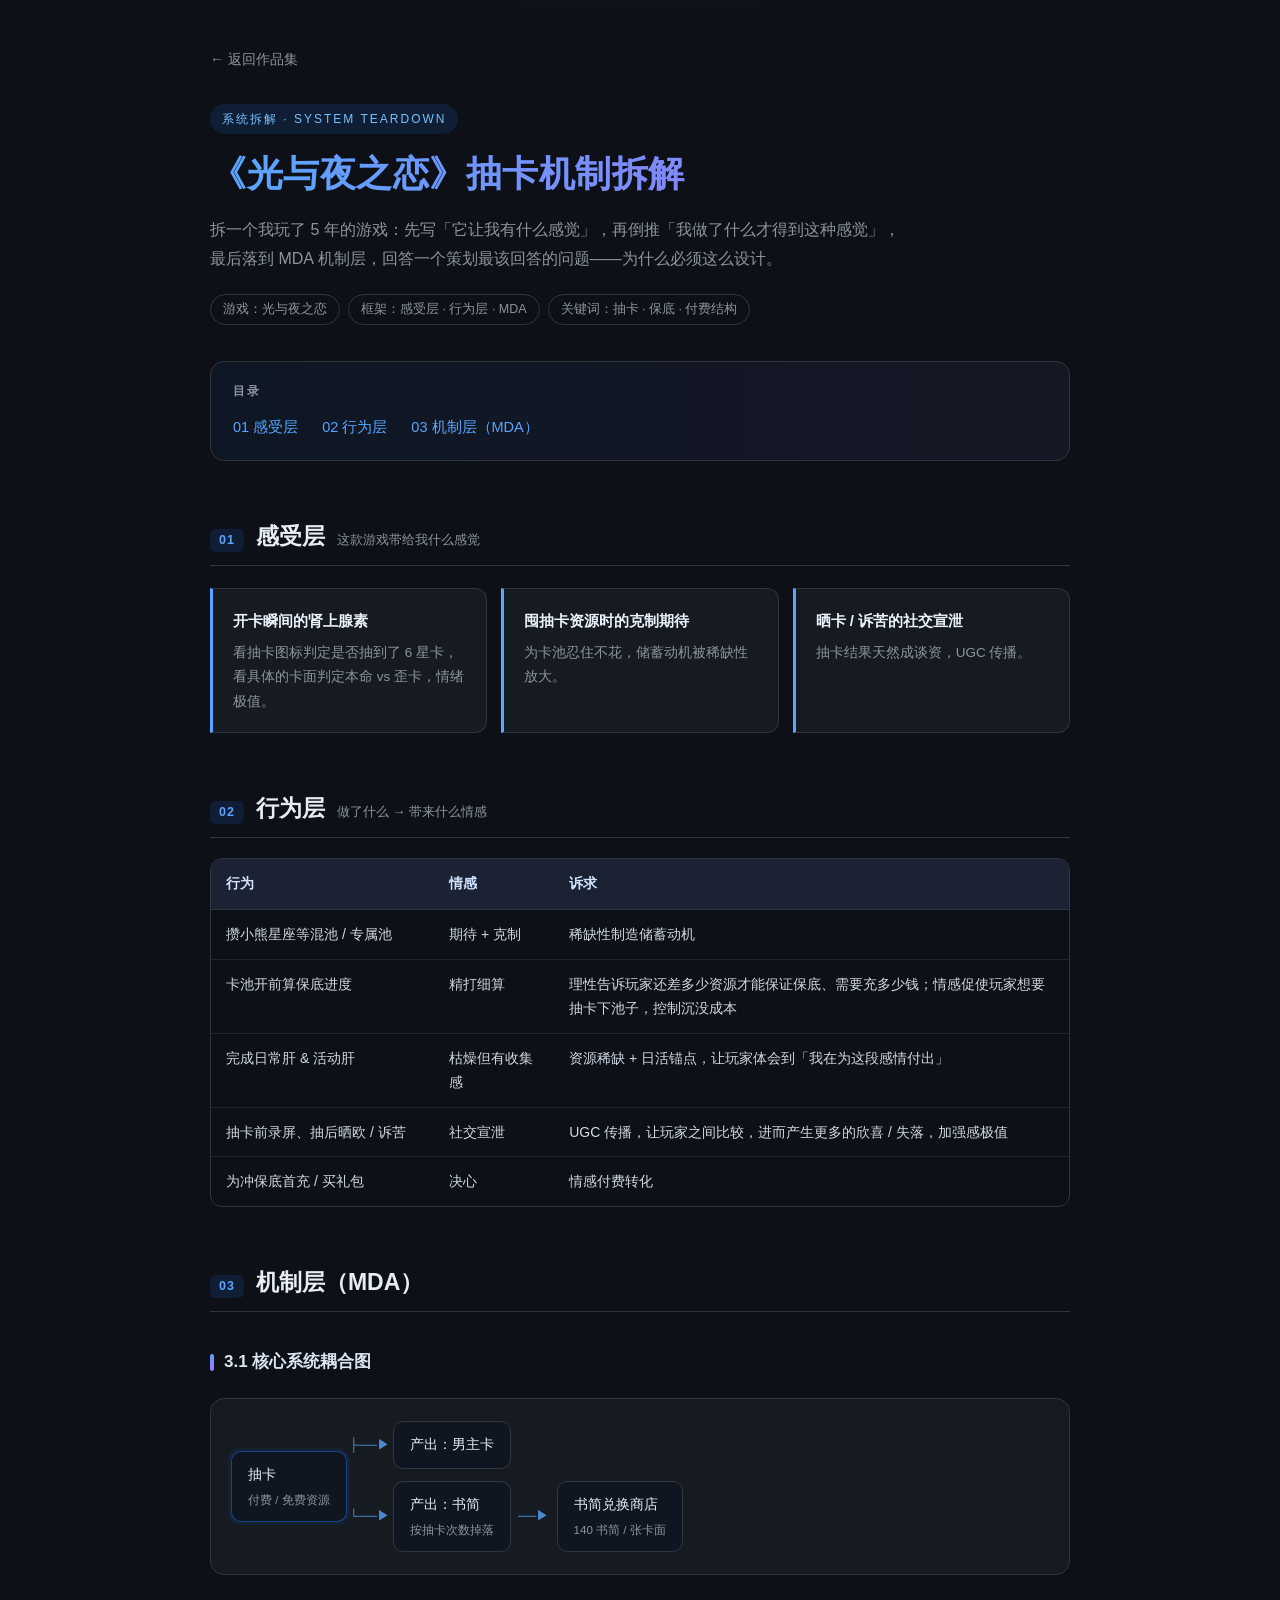
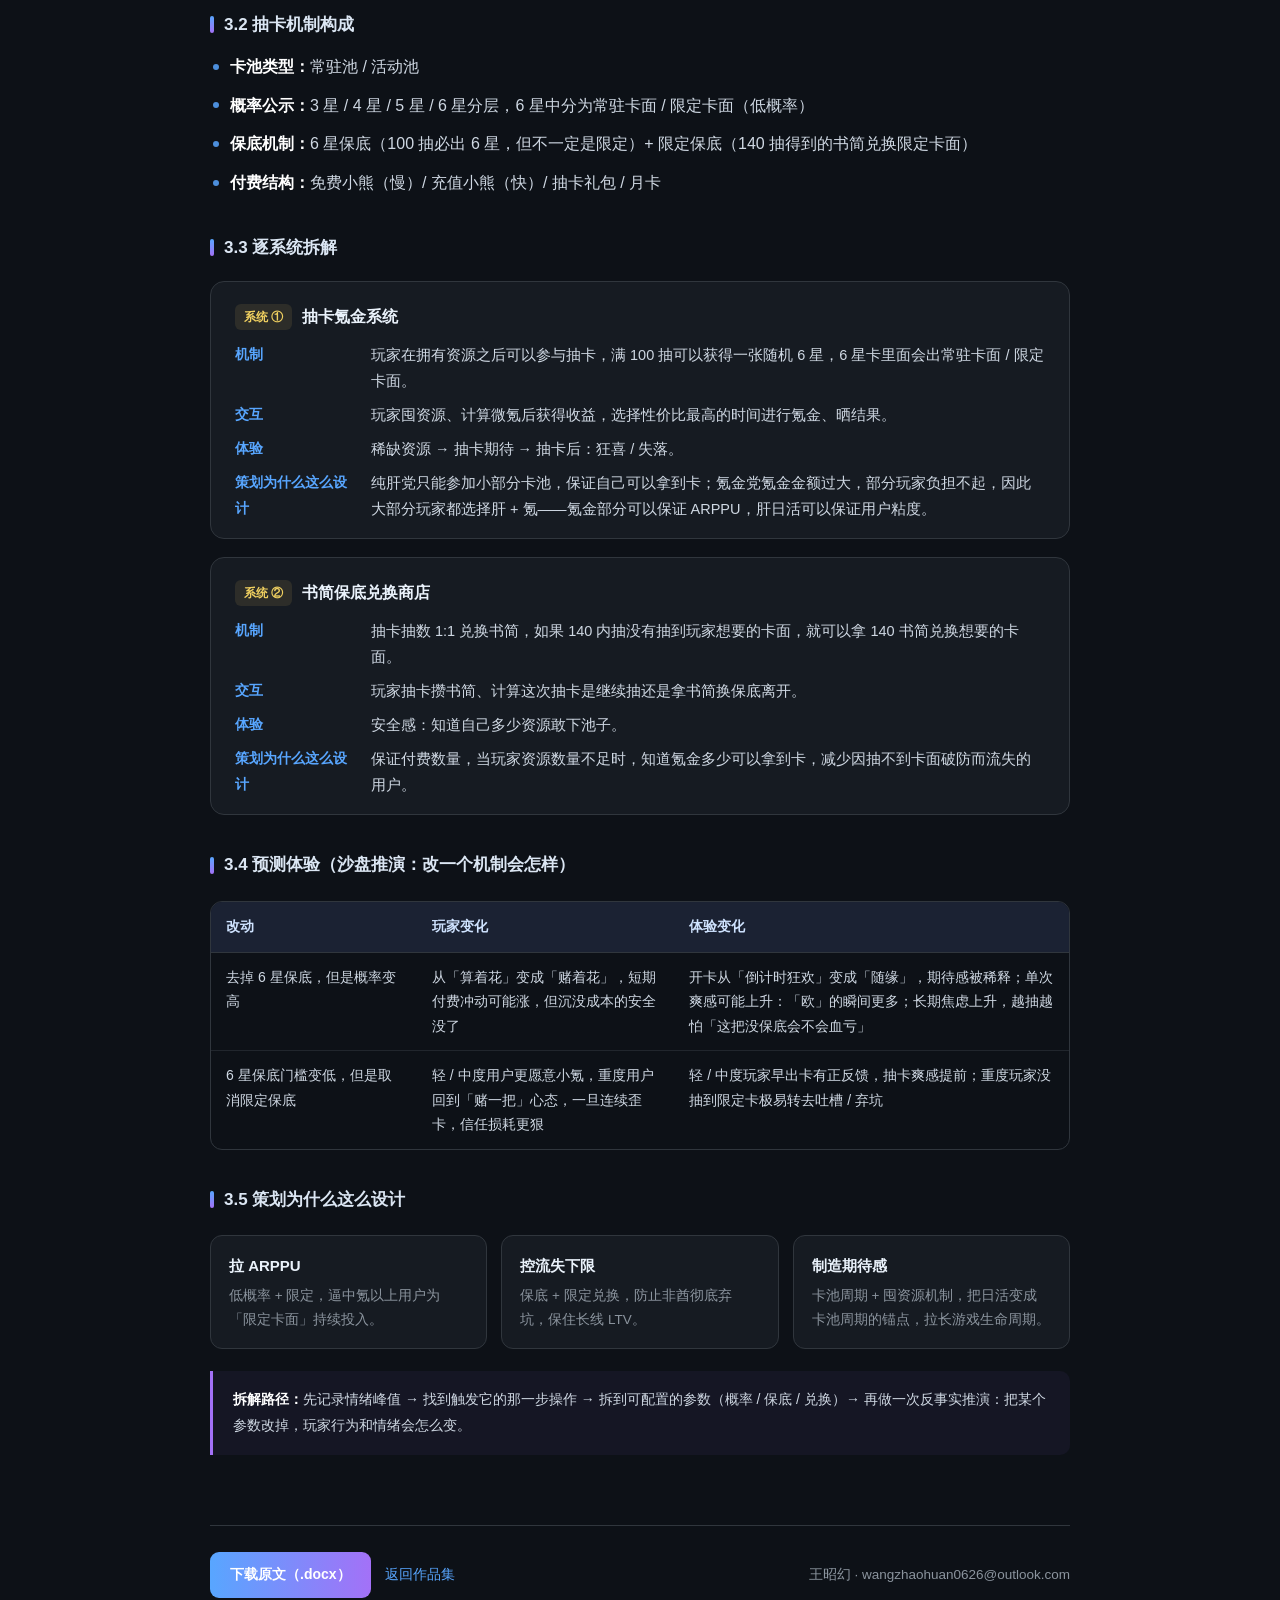
==== case-love/index.html @ af3f057c "add 策划作品：系统拆解 + 策划思考" ====
<!DOCTYPE html>
<html lang="zh-CN">
<head>
<meta charset="UTF-8">
<meta name="viewport" content="width=device-width, initial-scale=1.0">
<title>《光与夜之恋》抽卡机制拆解 · 王昭幻的作品集</title>
<meta name="description" content="从感受层、行为层到 MDA 机制层，拆解《光与夜之恋》的抽卡、保底与书简兑换体系，并推演改动机制后的玩家体验变化。">
<style>
  :root{
    --bg:#0d1117; --card:#161b22; --card-2:#1b2233; --border:#30363d;
    --text:#e6edf3; --body:#cfd8e3; --muted:#8b949e;
    --accent:#58a6ff; --accent2:#a371f7; --tag:#1f6feb22; --tag-text:#79c0ff; --gold:#f0d060;
  }
  *{box-sizing:border-box;margin:0;padding:0}
  html{scroll-behavior:smooth}
  body{
    font-family:-apple-system,BlinkMacSystemFont,"Segoe UI","PingFang SC","Hiragino Sans GB","Microsoft YaHei",sans-serif;
    background:radial-gradient(1200px 600px at 50% -10%,#1b2233 0%,var(--bg) 60%) no-repeat,var(--bg);
    color:var(--text);line-height:1.85;padding:44px 20px 90px;
    -webkit-font-smoothing:antialiased;
  }
  .wrap{max-width:860px;margin:0 auto}
  a{color:var(--accent);text-decoration:none}
  a:hover{text-decoration:underline}
  .back{display:inline-block;font-size:14px;color:var(--muted);margin-bottom:30px}
  .back:hover{color:var(--accent);text-decoration:none}
  .kicker{display:inline-block;font-size:12px;letter-spacing:2px;color:var(--tag-text);background:var(--tag);padding:4px 12px;border-radius:20px;margin-bottom:16px}
  h1{
    font-size:36px;line-height:1.35;font-weight:800;letter-spacing:.5px;
    background:linear-gradient(90deg,var(--accent),var(--accent2));
    -webkit-background-clip:text;background-clip:text;color:transparent;
  }
  .lede{color:var(--muted);font-size:16px;margin-top:16px;max-width:700px}
  .meta{display:flex;flex-wrap:wrap;gap:8px;margin-top:20px}
  .meta span{font-size:12.5px;color:var(--muted);border:1px solid var(--border);border-radius:20px;padding:3px 12px}
  .toc{
    margin:36px 0 8px;padding:18px 22px;border:1px solid var(--border);border-radius:14px;
    background:linear-gradient(90deg,#1f6feb10,#a371f710);
  }
  .toc b{display:block;font-size:12px;letter-spacing:1.5px;color:var(--muted);font-weight:600;margin-bottom:10px}
  .toc ol{list-style:none;display:flex;flex-wrap:wrap;gap:8px 24px}
  .toc a{font-size:14.5px}
  section{margin-top:58px}
  h2{
    font-size:23px;display:flex;align-items:baseline;gap:12px;flex-wrap:wrap;
    padding-bottom:12px;border-bottom:1px solid var(--border);line-height:1.5;
  }
  h2 .num{font-size:12.5px;font-weight:700;color:var(--accent);background:var(--tag);padding:2px 9px;border-radius:6px;letter-spacing:1px}
  h2 small{font-size:13px;font-weight:400;color:var(--muted)}
  h3{font-size:17px;margin:34px 0 10px;color:#dbe6f3;display:flex;align-items:center;gap:10px}
  h3::before{content:"";flex:none;width:4px;height:17px;border-radius:2px;background:linear-gradient(180deg,var(--accent),var(--accent2))}
  p{margin:11px 0;color:var(--body)}
  strong{color:#fff;font-weight:600}
  ul.clean{list-style:none;margin:12px 0}
  ul.clean li{position:relative;padding-left:20px;margin:9px 0;color:var(--body)}
  ul.clean li::before{content:"";position:absolute;left:3px;top:.72em;width:6px;height:6px;border-radius:50%;background:var(--accent);opacity:.85}
  .feels{display:grid;grid-template-columns:repeat(auto-fit,minmax(230px,1fr));gap:14px;margin:22px 0 6px}
  .feel{background:var(--card);border:1px solid var(--border);border-left:3px solid var(--accent);border-radius:0 12px 12px 0;padding:18px 20px}
  .feel h4{font-size:15px;margin-bottom:6px;color:#eaf2fb}
  .feel p{font-size:13.5px;color:var(--muted);margin:0;line-height:1.8}
  .tw{overflow-x:auto;margin:20px 0;border:1px solid var(--border);border-radius:12px}
  table{width:100%;border-collapse:collapse;font-size:14px;min-width:560px}
  th{text-align:left;background:var(--card-2);color:#cfe3ff;font-weight:600;padding:12px 15px;border-bottom:1px solid var(--border);white-space:nowrap}
  td{padding:12px 15px;border-bottom:1px solid #21262d;vertical-align:top;color:var(--body);line-height:1.75}
  tbody tr:last-child td{border-bottom:none}
  tbody tr:hover td{background:#ffffff05}
  .diagram-wrap{overflow-x:auto;margin:20px 0;padding:22px 20px;background:var(--card);border:1px solid var(--border);border-radius:14px}
  .diagram{display:grid;grid-template-columns:max-content 46px max-content 46px max-content;gap:12px 0;align-items:center;min-width:640px}
  .dg-src{grid-row:1 / span 2;align-self:center}
  .dg-a{color:var(--accent);font-size:13px;text-align:center;opacity:.8}
  .dg-box{
    background:#0f1621;border:1px solid var(--border);border-radius:10px;padding:10px 16px;
    font-size:14px;color:#e6edf3;display:inline-flex;flex-direction:column;gap:2px;
  }
  .dg-box small{font-size:11.5px;color:var(--muted)}
  .dg-box.hl{border-color:#1f6feb88;box-shadow:0 0 0 3px #1f6feb14}
  .sys{background:var(--card);border:1px solid var(--border);border-radius:14px;padding:20px 24px 16px;margin:18px 0}
  .sys-head{display:flex;align-items:center;gap:10px;margin-bottom:6px}
  .sys-no{font-size:12px;color:var(--gold);background:#f0d0601a;border-radius:6px;padding:2px 9px;font-weight:700}
  .sys-head h4{font-size:16px;color:#eaf2fb}
  .kv{display:grid;grid-template-columns:118px 1fr;gap:8px 18px;margin:10px 0 0}
  .kv dt{color:var(--accent);font-size:14px;font-weight:600}
  .kv dd{color:var(--body);font-size:14.5px;line-height:1.8}
  .why{display:grid;grid-template-columns:repeat(auto-fit,minmax(240px,1fr));gap:14px;margin:20px 0}
  .why div{background:var(--card);border:1px solid var(--border);border-radius:12px;padding:16px 18px}
  .why b{display:block;color:#eaf2fb;font-size:15px;margin-bottom:4px}
  .why p{font-size:13.5px;color:var(--muted);margin:0;line-height:1.8}
  .note{margin:22px 0;padding:16px 20px;border-left:3px solid var(--accent2);background:#a371f70e;border-radius:0 10px 10px 0;font-size:14px;color:var(--body)}
  footer{margin-top:70px;padding-top:26px;border-top:1px solid var(--border);display:flex;flex-wrap:wrap;gap:14px;align-items:center;color:var(--muted);font-size:13.5px}
  .btn{
    display:inline-flex;align-items:center;gap:8px;background:linear-gradient(90deg,var(--accent),var(--accent2));
    color:#fff;font-weight:600;font-size:14px;padding:10px 20px;border-radius:9px;transition:.2s ease;
  }
  .btn:hover{text-decoration:none;transform:translateY(-2px);box-shadow:0 8px 20px #58a6ff44}
  @media(max-width:600px){
    body{padding:30px 16px 70px}
    h1{font-size:26px}
    .kv{grid-template-columns:1fr;gap:2px 0}
    .kv dd{margin-bottom:10px}
    .sys{padding:18px}
    .toc{padding:16px 18px}
  }
</style>
</head>
<body>
<div class="wrap">

  <a class="back" href="../">← 返回作品集</a>

  <header>
    <div class="kicker">系统拆解 · SYSTEM TEARDOWN</div>
    <h1>《光与夜之恋》抽卡机制拆解</h1>
    <p class="lede">拆一个我玩了 5 年的游戏：先写「它让我有什么感觉」，再倒推「我做了什么才得到这种感觉」，最后落到 MDA 机制层，回答一个策划最该回答的问题——为什么必须这么设计。</p>
    <div class="meta">
      <span>游戏：光与夜之恋</span>
      <span>框架：感受层 · 行为层 · MDA</span>
      <span>关键词：抽卡 · 保底 · 付费结构</span>
    </div>
  </header>

  <nav class="toc">
    <b>目录</b>
    <ol>
      <li><a href="#feel">01 感受层</a></li>
      <li><a href="#act">02 行为层</a></li>
      <li><a href="#mech">03 机制层（MDA）</a></li>
    </ol>
  </nav>

  <section id="feel">
    <h2><span class="num">01</span>感受层<small>这款游戏带给我什么感觉</small></h2>
    <div class="feels">
      <div class="feel">
        <h4>开卡瞬间的肾上腺素</h4>
        <p>看抽卡图标判定是否抽到了 6 星卡，看具体的卡面判定本命 vs 歪卡，情绪极值。</p>
      </div>
      <div class="feel">
        <h4>囤抽卡资源时的克制期待</h4>
        <p>为卡池忍住不花，储蓄动机被稀缺性放大。</p>
      </div>
      <div class="feel">
        <h4>晒卡 / 诉苦的社交宣泄</h4>
        <p>抽卡结果天然成谈资，UGC 传播。</p>
      </div>
    </div>
  </section>

  <section id="act">
    <h2><span class="num">02</span>行为层<small>做了什么 → 带来什么情感</small></h2>
    <div class="tw">
      <table>
        <thead>
          <tr><th style="width:26%">行为</th><th style="width:14%">情感</th><th>诉求</th></tr>
        </thead>
        <tbody>
          <tr><td>攒小熊星座等混池 / 专属池</td><td>期待 + 克制</td><td>稀缺性制造储蓄动机</td></tr>
          <tr><td>卡池开前算保底进度</td><td>精打细算</td><td>理性告诉玩家还差多少资源才能保证保底、需要充多少钱；情感促使玩家想要抽卡下池子，控制沉没成本</td></tr>
          <tr><td>完成日常肝 &amp; 活动肝</td><td>枯燥但有收集感</td><td>资源稀缺 + 日活锚点，让玩家体会到「我在为这段感情付出」</td></tr>
          <tr><td>抽卡前录屏、抽后晒欧 / 诉苦</td><td>社交宣泄</td><td>UGC 传播，让玩家之间比较，进而产生更多的欣喜 / 失落，加强感极值</td></tr>
          <tr><td>为冲保底首充 / 买礼包</td><td>决心</td><td>情感付费转化</td></tr>
        </tbody>
      </table>
    </div>
  </section>

  <section id="mech">
    <h2><span class="num">03</span>机制层（MDA）</h2>

    <h3>3.1 核心系统耦合图</h3>
    <div class="diagram-wrap">
      <div class="diagram">
        <div class="dg-src dg-box hl">抽卡<small>付费 / 免费资源</small></div>
        <div class="dg-a">├──▶</div>
        <div class="dg-box">产出：男主卡</div>
        <div class="dg-a"></div>
        <div class="dg-a"></div>
        <div class="dg-a">└──▶</div>
        <div class="dg-box">产出：书简<small>按抽卡次数掉落</small></div>
        <div class="dg-a">──▶</div>
        <div class="dg-box">书简兑换商店<small>140 书简 / 张卡面</small></div>
      </div>
    </div>

    <h3>3.2 抽卡机制构成</h3>
    <ul class="clean">
      <li><strong>卡池类型：</strong>常驻池 / 活动池</li>
      <li><strong>概率公示：</strong>3 星 / 4 星 / 5 星 / 6 星分层，6 星中分为常驻卡面 / 限定卡面（低概率）</li>
      <li><strong>保底机制：</strong>6 星保底（100 抽必出 6 星，但不一定是限定）+ 限定保底（140 抽得到的书简兑换限定卡面）</li>
      <li><strong>付费结构：</strong>免费小熊（慢）/ 充值小熊（快）/ 抽卡礼包 / 月卡</li>
    </ul>

    <h3>3.3 逐系统拆解</h3>

    <div class="sys">
      <div class="sys-head"><span class="sys-no">系统 ①</span><h4>抽卡氪金系统</h4></div>
      <dl class="kv">
        <dt>机制</dt>
        <dd>玩家在拥有资源之后可以参与抽卡，满 100 抽可以获得一张随机 6 星，6 星卡里面会出常驻卡面 / 限定卡面。</dd>
        <dt>交互</dt>
        <dd>玩家囤资源、计算微氪后获得收益，选择性价比最高的时间进行氪金、晒结果。</dd>
        <dt>体验</dt>
        <dd>稀缺资源 → 抽卡期待 → 抽卡后：狂喜 / 失落。</dd>
        <dt>策划为什么这么设计</dt>
        <dd>纯肝党只能参加小部分卡池，保证自己可以拿到卡；氪金党氪金金额过大，部分玩家负担不起，因此大部分玩家都选择肝 + 氪——氪金部分可以保证 ARPPU，肝日活可以保证用户粘度。</dd>
      </dl>
    </div>

    <div class="sys">
      <div class="sys-head"><span class="sys-no">系统 ②</span><h4>书简保底兑换商店</h4></div>
      <dl class="kv">
        <dt>机制</dt>
        <dd>抽卡抽数 1:1 兑换书简，如果 140 内抽没有抽到玩家想要的卡面，就可以拿 140 书简兑换想要的卡面。</dd>
        <dt>交互</dt>
        <dd>玩家抽卡攒书简、计算这次抽卡是继续抽还是拿书简换保底离开。</dd>
        <dt>体验</dt>
        <dd>安全感：知道自己多少资源敢下池子。</dd>
        <dt>策划为什么这么设计</dt>
        <dd>保证付费数量，当玩家资源数量不足时，知道氪金多少可以拿到卡，减少因抽不到卡面破防而流失的用户。</dd>
      </dl>
    </div>

    <h3>3.4 预测体验（沙盘推演：改一个机制会怎样）</h3>
    <div class="tw">
      <table>
        <thead><tr><th style="width:24%">改动</th><th style="width:30%">玩家变化</th><th>体验变化</th></tr></thead>
        <tbody>
          <tr>
            <td>去掉 6 星保底，但是概率变高</td>
            <td>从「算着花」变成「赌着花」，短期付费冲动可能涨，但沉没成本的安全没了</td>
            <td>开卡从「倒计时狂欢」变成「随缘」，期待感被稀释；单次爽感可能上升：「欧」的瞬间更多；长期焦虑上升，越抽越怕「这把没保底会不会血亏」</td>
          </tr>
          <tr>
            <td>6 星保底门槛变低，但是取消限定保底</td>
            <td>轻 / 中度用户更愿意小氪，重度用户回到「赌一把」心态，一旦连续歪卡，信任损耗更狠</td>
            <td>轻 / 中度玩家早出卡有正反馈，抽卡爽感提前；重度玩家没抽到限定卡极易转去吐槽 / 弃坑</td>
          </tr>
        </tbody>
      </table>
    </div>

    <h3>3.5 策划为什么这么设计</h3>
    <div class="why">
      <div><b>拉 ARPPU</b><p>低概率 + 限定，逼中氪以上用户为「限定卡面」持续投入。</p></div>
      <div><b>控流失下限</b><p>保底 + 限定兑换，防止非酋彻底弃坑，保住长线 LTV。</p></div>
      <div><b>制造期待感</b><p>卡池周期 + 囤资源机制，把日活变成卡池周期的锚点，拉长游戏生命周期。</p></div>
    </div>

    <div class="note">
      <strong>拆解路径：</strong>先记录情绪峰值 → 找到触发它的那一步操作 → 拆到可配置的参数（概率 / 保底 / 兑换）→ 再做一次反事实推演：把某个参数改掉，玩家行为和情绪会怎么变。
    </div>
  </section>

  <footer>
    <a class="btn" href="光与夜之恋游戏系统拆解案.docx" download>下载原文（.docx）</a>
    <a href="../">返回作品集</a>
    <span style="margin-left:auto">王昭幻 · wangzhaohuan0626@outlook.com</span>
  </footer>

</div>
</body>
</html>
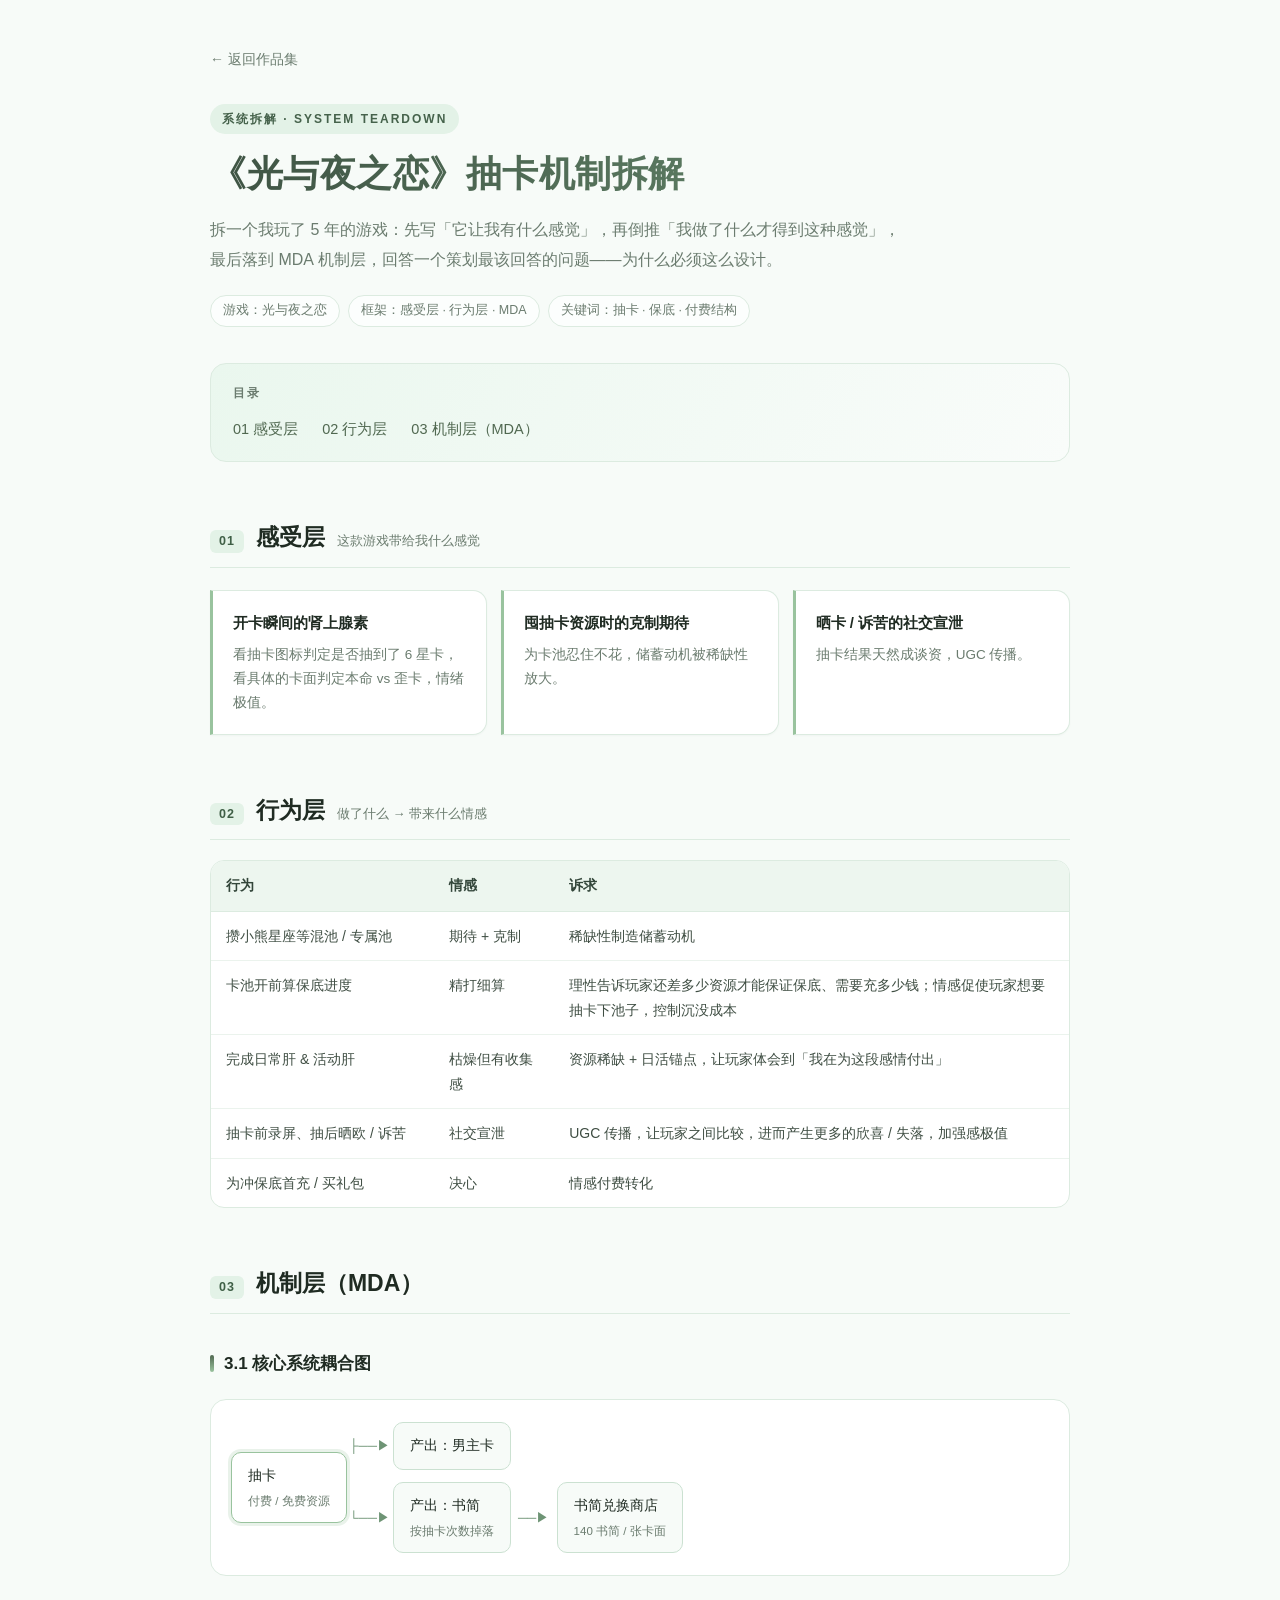
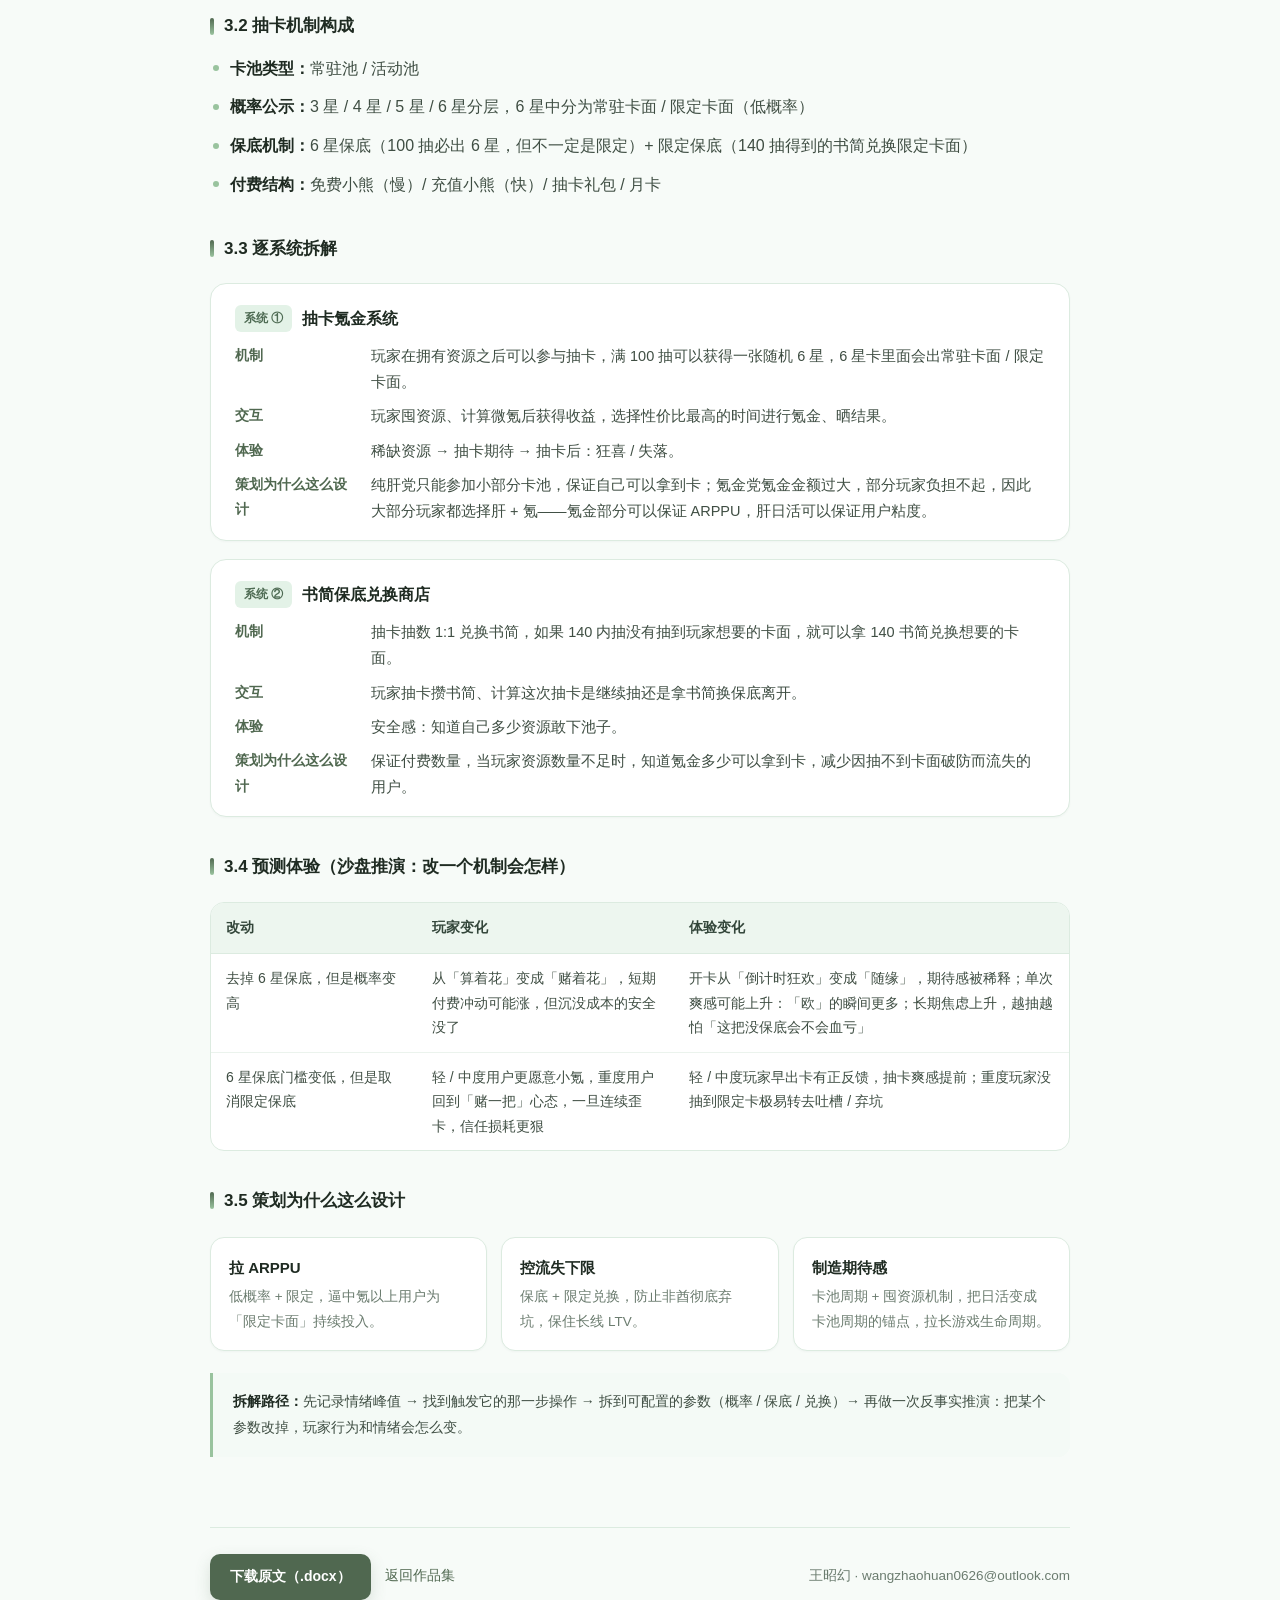
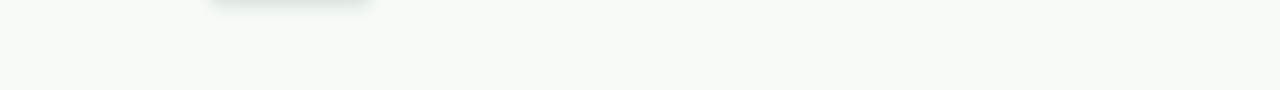
==== commit d6f1fd4c: "重新配色：浅绿方案（D3F2DE / 99C39E / 506850）" ====
--- a/case-love/index.html
+++ b/case-love/index.html
@@ -1,261 +1,291 @@
-<!DOCTYPE html>
-<html lang="zh-CN">
-<head>
-<meta charset="UTF-8">
-<meta name="viewport" content="width=device-width, initial-scale=1.0">
-<title>《光与夜之恋》抽卡机制拆解 · 王昭幻的作品集</title>
-<meta name="description" content="从感受层、行为层到 MDA 机制层，拆解《光与夜之恋》的抽卡、保底与书简兑换体系，并推演改动机制后的玩家体验变化。">
-<style>
-  :root{
-    --bg:#0d1117; --card:#161b22; --card-2:#1b2233; --border:#30363d;
-    --text:#e6edf3; --body:#cfd8e3; --muted:#8b949e;
-    --accent:#58a6ff; --accent2:#a371f7; --tag:#1f6feb22; --tag-text:#79c0ff; --gold:#f0d060;
-  }
-  *{box-sizing:border-box;margin:0;padding:0}
-  html{scroll-behavior:smooth}
-  body{
-    font-family:-apple-system,BlinkMacSystemFont,"Segoe UI","PingFang SC","Hiragino Sans GB","Microsoft YaHei",sans-serif;
-    background:radial-gradient(1200px 600px at 50% -10%,#1b2233 0%,var(--bg) 60%) no-repeat,var(--bg);
-    color:var(--text);line-height:1.85;padding:44px 20px 90px;
-    -webkit-font-smoothing:antialiased;
-  }
-  .wrap{max-width:860px;margin:0 auto}
-  a{color:var(--accent);text-decoration:none}
-  a:hover{text-decoration:underline}
-  .back{display:inline-block;font-size:14px;color:var(--muted);margin-bottom:30px}
-  .back:hover{color:var(--accent);text-decoration:none}
-  .kicker{display:inline-block;font-size:12px;letter-spacing:2px;color:var(--tag-text);background:var(--tag);padding:4px 12px;border-radius:20px;margin-bottom:16px}
-  h1{
-    font-size:36px;line-height:1.35;font-weight:800;letter-spacing:.5px;
-    background:linear-gradient(90deg,var(--accent),var(--accent2));
-    -webkit-background-clip:text;background-clip:text;color:transparent;
-  }
-  .lede{color:var(--muted);font-size:16px;margin-top:16px;max-width:700px}
-  .meta{display:flex;flex-wrap:wrap;gap:8px;margin-top:20px}
-  .meta span{font-size:12.5px;color:var(--muted);border:1px solid var(--border);border-radius:20px;padding:3px 12px}
-  .toc{
-    margin:36px 0 8px;padding:18px 22px;border:1px solid var(--border);border-radius:14px;
-    background:linear-gradient(90deg,#1f6feb10,#a371f710);
-  }
-  .toc b{display:block;font-size:12px;letter-spacing:1.5px;color:var(--muted);font-weight:600;margin-bottom:10px}
-  .toc ol{list-style:none;display:flex;flex-wrap:wrap;gap:8px 24px}
-  .toc a{font-size:14.5px}
-  section{margin-top:58px}
-  h2{
-    font-size:23px;display:flex;align-items:baseline;gap:12px;flex-wrap:wrap;
-    padding-bottom:12px;border-bottom:1px solid var(--border);line-height:1.5;
-  }
-  h2 .num{font-size:12.5px;font-weight:700;color:var(--accent);background:var(--tag);padding:2px 9px;border-radius:6px;letter-spacing:1px}
-  h2 small{font-size:13px;font-weight:400;color:var(--muted)}
-  h3{font-size:17px;margin:34px 0 10px;color:#dbe6f3;display:flex;align-items:center;gap:10px}
-  h3::before{content:"";flex:none;width:4px;height:17px;border-radius:2px;background:linear-gradient(180deg,var(--accent),var(--accent2))}
-  p{margin:11px 0;color:var(--body)}
-  strong{color:#fff;font-weight:600}
-  ul.clean{list-style:none;margin:12px 0}
-  ul.clean li{position:relative;padding-left:20px;margin:9px 0;color:var(--body)}
-  ul.clean li::before{content:"";position:absolute;left:3px;top:.72em;width:6px;height:6px;border-radius:50%;background:var(--accent);opacity:.85}
-  .feels{display:grid;grid-template-columns:repeat(auto-fit,minmax(230px,1fr));gap:14px;margin:22px 0 6px}
-  .feel{background:var(--card);border:1px solid var(--border);border-left:3px solid var(--accent);border-radius:0 12px 12px 0;padding:18px 20px}
-  .feel h4{font-size:15px;margin-bottom:6px;color:#eaf2fb}
-  .feel p{font-size:13.5px;color:var(--muted);margin:0;line-height:1.8}
-  .tw{overflow-x:auto;margin:20px 0;border:1px solid var(--border);border-radius:12px}
-  table{width:100%;border-collapse:collapse;font-size:14px;min-width:560px}
-  th{text-align:left;background:var(--card-2);color:#cfe3ff;font-weight:600;padding:12px 15px;border-bottom:1px solid var(--border);white-space:nowrap}
-  td{padding:12px 15px;border-bottom:1px solid #21262d;vertical-align:top;color:var(--body);line-height:1.75}
-  tbody tr:last-child td{border-bottom:none}
-  tbody tr:hover td{background:#ffffff05}
-  .diagram-wrap{overflow-x:auto;margin:20px 0;padding:22px 20px;background:var(--card);border:1px solid var(--border);border-radius:14px}
-  .diagram{display:grid;grid-template-columns:max-content 46px max-content 46px max-content;gap:12px 0;align-items:center;min-width:640px}
-  .dg-src{grid-row:1 / span 2;align-self:center}
-  .dg-a{color:var(--accent);font-size:13px;text-align:center;opacity:.8}
-  .dg-box{
-    background:#0f1621;border:1px solid var(--border);border-radius:10px;padding:10px 16px;
-    font-size:14px;color:#e6edf3;display:inline-flex;flex-direction:column;gap:2px;
-  }
-  .dg-box small{font-size:11.5px;color:var(--muted)}
-  .dg-box.hl{border-color:#1f6feb88;box-shadow:0 0 0 3px #1f6feb14}
-  .sys{background:var(--card);border:1px solid var(--border);border-radius:14px;padding:20px 24px 16px;margin:18px 0}
-  .sys-head{display:flex;align-items:center;gap:10px;margin-bottom:6px}
-  .sys-no{font-size:12px;color:var(--gold);background:#f0d0601a;border-radius:6px;padding:2px 9px;font-weight:700}
-  .sys-head h4{font-size:16px;color:#eaf2fb}
-  .kv{display:grid;grid-template-columns:118px 1fr;gap:8px 18px;margin:10px 0 0}
-  .kv dt{color:var(--accent);font-size:14px;font-weight:600}
-  .kv dd{color:var(--body);font-size:14.5px;line-height:1.8}
-  .why{display:grid;grid-template-columns:repeat(auto-fit,minmax(240px,1fr));gap:14px;margin:20px 0}
-  .why div{background:var(--card);border:1px solid var(--border);border-radius:12px;padding:16px 18px}
-  .why b{display:block;color:#eaf2fb;font-size:15px;margin-bottom:4px}
-  .why p{font-size:13.5px;color:var(--muted);margin:0;line-height:1.8}
-  .note{margin:22px 0;padding:16px 20px;border-left:3px solid var(--accent2);background:#a371f70e;border-radius:0 10px 10px 0;font-size:14px;color:var(--body)}
-  footer{margin-top:70px;padding-top:26px;border-top:1px solid var(--border);display:flex;flex-wrap:wrap;gap:14px;align-items:center;color:var(--muted);font-size:13.5px}
-  .btn{
-    display:inline-flex;align-items:center;gap:8px;background:linear-gradient(90deg,var(--accent),var(--accent2));
-    color:#fff;font-weight:600;font-size:14px;padding:10px 20px;border-radius:9px;transition:.2s ease;
-  }
-  .btn:hover{text-decoration:none;transform:translateY(-2px);box-shadow:0 8px 20px #58a6ff44}
-  @media(max-width:600px){
-    body{padding:30px 16px 70px}
-    h1{font-size:26px}
-    .kv{grid-template-columns:1fr;gap:2px 0}
-    .kv dd{margin-bottom:10px}
-    .sys{padding:18px}
-    .toc{padding:16px 18px}
-  }
-</style>
-</head>
-<body>
-<div class="wrap">
-
-  <a class="back" href="../">← 返回作品集</a>
-
-  <header>
-    <div class="kicker">系统拆解 · SYSTEM TEARDOWN</div>
-    <h1>《光与夜之恋》抽卡机制拆解</h1>
-    <p class="lede">拆一个我玩了 5 年的游戏：先写「它让我有什么感觉」，再倒推「我做了什么才得到这种感觉」，最后落到 MDA 机制层，回答一个策划最该回答的问题——为什么必须这么设计。</p>
-    <div class="meta">
-      <span>游戏：光与夜之恋</span>
-      <span>框架：感受层 · 行为层 · MDA</span>
-      <span>关键词：抽卡 · 保底 · 付费结构</span>
-    </div>
-  </header>
-
-  <nav class="toc">
-    <b>目录</b>
-    <ol>
-      <li><a href="#feel">01 感受层</a></li>
-      <li><a href="#act">02 行为层</a></li>
-      <li><a href="#mech">03 机制层（MDA）</a></li>
-    </ol>
-  </nav>
-
-  <section id="feel">
-    <h2><span class="num">01</span>感受层<small>这款游戏带给我什么感觉</small></h2>
-    <div class="feels">
-      <div class="feel">
-        <h4>开卡瞬间的肾上腺素</h4>
-        <p>看抽卡图标判定是否抽到了 6 星卡，看具体的卡面判定本命 vs 歪卡，情绪极值。</p>
-      </div>
-      <div class="feel">
-        <h4>囤抽卡资源时的克制期待</h4>
-        <p>为卡池忍住不花，储蓄动机被稀缺性放大。</p>
-      </div>
-      <div class="feel">
-        <h4>晒卡 / 诉苦的社交宣泄</h4>
-        <p>抽卡结果天然成谈资，UGC 传播。</p>
-      </div>
-    </div>
-  </section>
-
-  <section id="act">
-    <h2><span class="num">02</span>行为层<small>做了什么 → 带来什么情感</small></h2>
-    <div class="tw">
-      <table>
-        <thead>
-          <tr><th style="width:26%">行为</th><th style="width:14%">情感</th><th>诉求</th></tr>
-        </thead>
-        <tbody>
-          <tr><td>攒小熊星座等混池 / 专属池</td><td>期待 + 克制</td><td>稀缺性制造储蓄动机</td></tr>
-          <tr><td>卡池开前算保底进度</td><td>精打细算</td><td>理性告诉玩家还差多少资源才能保证保底、需要充多少钱；情感促使玩家想要抽卡下池子，控制沉没成本</td></tr>
-          <tr><td>完成日常肝 &amp; 活动肝</td><td>枯燥但有收集感</td><td>资源稀缺 + 日活锚点，让玩家体会到「我在为这段感情付出」</td></tr>
-          <tr><td>抽卡前录屏、抽后晒欧 / 诉苦</td><td>社交宣泄</td><td>UGC 传播，让玩家之间比较，进而产生更多的欣喜 / 失落，加强感极值</td></tr>
-          <tr><td>为冲保底首充 / 买礼包</td><td>决心</td><td>情感付费转化</td></tr>
-        </tbody>
-      </table>
-    </div>
-  </section>
-
-  <section id="mech">
-    <h2><span class="num">03</span>机制层（MDA）</h2>
-
-    <h3>3.1 核心系统耦合图</h3>
-    <div class="diagram-wrap">
-      <div class="diagram">
-        <div class="dg-src dg-box hl">抽卡<small>付费 / 免费资源</small></div>
-        <div class="dg-a">├──▶</div>
-        <div class="dg-box">产出：男主卡</div>
-        <div class="dg-a"></div>
-        <div class="dg-a"></div>
-        <div class="dg-a">└──▶</div>
-        <div class="dg-box">产出：书简<small>按抽卡次数掉落</small></div>
-        <div class="dg-a">──▶</div>
-        <div class="dg-box">书简兑换商店<small>140 书简 / 张卡面</small></div>
-      </div>
-    </div>
-
-    <h3>3.2 抽卡机制构成</h3>
-    <ul class="clean">
-      <li><strong>卡池类型：</strong>常驻池 / 活动池</li>
-      <li><strong>概率公示：</strong>3 星 / 4 星 / 5 星 / 6 星分层，6 星中分为常驻卡面 / 限定卡面（低概率）</li>
-      <li><strong>保底机制：</strong>6 星保底（100 抽必出 6 星，但不一定是限定）+ 限定保底（140 抽得到的书简兑换限定卡面）</li>
-      <li><strong>付费结构：</strong>免费小熊（慢）/ 充值小熊（快）/ 抽卡礼包 / 月卡</li>
-    </ul>
-
-    <h3>3.3 逐系统拆解</h3>
-
-    <div class="sys">
-      <div class="sys-head"><span class="sys-no">系统 ①</span><h4>抽卡氪金系统</h4></div>
-      <dl class="kv">
-        <dt>机制</dt>
-        <dd>玩家在拥有资源之后可以参与抽卡，满 100 抽可以获得一张随机 6 星，6 星卡里面会出常驻卡面 / 限定卡面。</dd>
-        <dt>交互</dt>
-        <dd>玩家囤资源、计算微氪后获得收益，选择性价比最高的时间进行氪金、晒结果。</dd>
-        <dt>体验</dt>
-        <dd>稀缺资源 → 抽卡期待 → 抽卡后：狂喜 / 失落。</dd>
-        <dt>策划为什么这么设计</dt>
-        <dd>纯肝党只能参加小部分卡池，保证自己可以拿到卡；氪金党氪金金额过大，部分玩家负担不起，因此大部分玩家都选择肝 + 氪——氪金部分可以保证 ARPPU，肝日活可以保证用户粘度。</dd>
-      </dl>
-    </div>
-
-    <div class="sys">
-      <div class="sys-head"><span class="sys-no">系统 ②</span><h4>书简保底兑换商店</h4></div>
-      <dl class="kv">
-        <dt>机制</dt>
-        <dd>抽卡抽数 1:1 兑换书简，如果 140 内抽没有抽到玩家想要的卡面，就可以拿 140 书简兑换想要的卡面。</dd>
-        <dt>交互</dt>
-        <dd>玩家抽卡攒书简、计算这次抽卡是继续抽还是拿书简换保底离开。</dd>
-        <dt>体验</dt>
-        <dd>安全感：知道自己多少资源敢下池子。</dd>
-        <dt>策划为什么这么设计</dt>
-        <dd>保证付费数量，当玩家资源数量不足时，知道氪金多少可以拿到卡，减少因抽不到卡面破防而流失的用户。</dd>
-      </dl>
-    </div>
-
-    <h3>3.4 预测体验（沙盘推演：改一个机制会怎样）</h3>
-    <div class="tw">
-      <table>
-        <thead><tr><th style="width:24%">改动</th><th style="width:30%">玩家变化</th><th>体验变化</th></tr></thead>
-        <tbody>
-          <tr>
-            <td>去掉 6 星保底，但是概率变高</td>
-            <td>从「算着花」变成「赌着花」，短期付费冲动可能涨，但沉没成本的安全没了</td>
-            <td>开卡从「倒计时狂欢」变成「随缘」，期待感被稀释；单次爽感可能上升：「欧」的瞬间更多；长期焦虑上升，越抽越怕「这把没保底会不会血亏」</td>
-          </tr>
-          <tr>
-            <td>6 星保底门槛变低，但是取消限定保底</td>
-            <td>轻 / 中度用户更愿意小氪，重度用户回到「赌一把」心态，一旦连续歪卡，信任损耗更狠</td>
-            <td>轻 / 中度玩家早出卡有正反馈，抽卡爽感提前；重度玩家没抽到限定卡极易转去吐槽 / 弃坑</td>
-          </tr>
-        </tbody>
-      </table>
-    </div>
-
-    <h3>3.5 策划为什么这么设计</h3>
-    <div class="why">
-      <div><b>拉 ARPPU</b><p>低概率 + 限定，逼中氪以上用户为「限定卡面」持续投入。</p></div>
-      <div><b>控流失下限</b><p>保底 + 限定兑换，防止非酋彻底弃坑，保住长线 LTV。</p></div>
-      <div><b>制造期待感</b><p>卡池周期 + 囤资源机制，把日活变成卡池周期的锚点，拉长游戏生命周期。</p></div>
-    </div>
-
-    <div class="note">
-      <strong>拆解路径：</strong>先记录情绪峰值 → 找到触发它的那一步操作 → 拆到可配置的参数（概率 / 保底 / 兑换）→ 再做一次反事实推演：把某个参数改掉，玩家行为和情绪会怎么变。
-    </div>
-  </section>
-
-  <footer>
-    <a class="btn" href="光与夜之恋游戏系统拆解案.docx" download>下载原文（.docx）</a>
-    <a href="../">返回作品集</a>
-    <span style="margin-left:auto">王昭幻 · wangzhaohuan0626@outlook.com</span>
-  </footer>
-
-</div>
-</body>
-</html>
+<!DOCTYPE html>
+<html lang="zh-CN">
+<head>
+<meta charset="UTF-8">
+<meta name="viewport" content="width=device-width, initial-scale=1.0">
+<title>《光与夜之恋》抽卡机制拆解 · 王昭幻的作品集</title>
+<meta name="description" content="从感受层、行为层到 MDA 机制层，拆解《光与夜之恋》的抽卡、保底与书简兑换体系，并推演改动机制后的玩家体验变化。">
+<style>
+:root{
+  --paper:#F7FBF8; --card:#FFFFFF; --tint:#EDF7EF; --tint-2:#E3F2E7;
+  --deco:#D3F2DE; --sage:#99C39E; --deep:#506850; --deep-2:#3F5442;
+  --ink:#1F2B22; --body-text:#3F4E43; --muted:#6B7C6F;
+  --line:#DCEBE0; --line-2:#CBE1D1; --accent:#506850; --accent2:#5C7F64;
+  --tag-text:#45624B;
+}
+*{box-sizing:border-box;margin:0;padding:0}
+html{scroll-behavior:smooth}
+body{
+  font-family:-apple-system,BlinkMacSystemFont,"Segoe UI","PingFang SC","Hiragino Sans GB","Microsoft YaHei",sans-serif;
+  background:radial-gradient(1000px 460px at 50% -12%,var(--deco) 0%,rgba(211,242,222,0) 62%) no-repeat,var(--paper);
+  color:var(--ink);line-height:1.85;padding:44px 20px 90px;
+  -webkit-font-smoothing:antialiased;color-scheme:light;
+}
+.wrap{max-width:860px;margin:0 auto}
+a{color:var(--deep);text-decoration:none}
+a:hover{text-decoration:underline}
+.back{display:inline-block;font-size:14px;color:var(--muted);margin-bottom:30px}
+.back:hover{color:var(--deep);text-decoration:none}
+.kicker{display:inline-block;font-size:12px;letter-spacing:2px;color:var(--tag-text);background:var(--tint-2);padding:4px 12px;border-radius:20px;margin-bottom:16px;font-weight:600}
+h1{
+  font-size:36px;line-height:1.35;font-weight:800;letter-spacing:.5px;
+  background:linear-gradient(90deg,#3E5343,#6E9475);
+  -webkit-background-clip:text;background-clip:text;color:transparent;
+}
+.lede{color:var(--muted);font-size:16px;margin-top:16px;max-width:700px;line-height:1.9}
+.meta{display:flex;flex-wrap:wrap;gap:8px;margin-top:20px}
+.meta span{font-size:12.5px;color:var(--muted);border:1px solid var(--line);border-radius:20px;padding:3px 12px;background:rgba(255,255,255,.7)}
+.toc{
+  margin:36px 0 8px;padding:18px 22px;border:1px solid var(--line);border-radius:16px;
+  background:linear-gradient(120deg,#EAF7EE,#F9FCFA);
+}
+.toc b{display:block;font-size:12px;letter-spacing:1.5px;color:var(--muted);font-weight:600;margin-bottom:10px}
+.toc ol{list-style:none;display:flex;flex-wrap:wrap;gap:8px 24px}
+.toc a{font-size:14.5px}
+section{margin-top:58px}
+h2{
+  font-size:23px;display:flex;align-items:baseline;gap:12px;flex-wrap:wrap;
+  padding-bottom:12px;border-bottom:1px solid var(--line);line-height:1.5;color:var(--ink);
+}
+h2 .num{font-size:12.5px;font-weight:700;color:#3F5F46;background:var(--tint-2);padding:2px 9px;border-radius:6px;letter-spacing:1px}
+h2 small{font-size:13px;font-weight:400;color:var(--muted)}
+h3{font-size:17px;margin:34px 0 10px;color:var(--ink);display:flex;align-items:center;gap:10px}
+h3::before{content:"";flex:none;width:4px;height:17px;border-radius:2px;background:linear-gradient(180deg,var(--deep),var(--sage))}
+p{margin:11px 0;color:var(--body-text)}
+strong{color:var(--ink);font-weight:600}
+ul.clean{list-style:none;margin:12px 0}
+ul.clean li{position:relative;padding-left:20px;margin:9px 0;color:var(--body-text)}
+ul.clean li::before{content:"";position:absolute;left:3px;top:.72em;width:6px;height:6px;border-radius:50%;background:var(--sage)}
+.game{font-size:13.5px;color:var(--muted);margin:-4px 0 8px}
+.feels{display:grid;grid-template-columns:repeat(auto-fit,minmax(230px,1fr));gap:14px;margin:22px 0 6px}
+.feel{background:var(--card);border:1px solid var(--line);border-left:3px solid var(--sage);border-radius:0 14px 14px 0;padding:18px 20px;box-shadow:0 1px 2px rgba(63,84,66,.04)}
+.feel h4{font-size:15px;margin-bottom:6px;color:var(--ink)}
+.feel p{font-size:13.5px;color:var(--muted);margin:0;line-height:1.8}
+.tw{overflow-x:auto;margin:20px 0;border:1px solid var(--line);border-radius:14px;background:var(--card)}
+table{width:100%;border-collapse:collapse;font-size:14px;min-width:560px}
+th{text-align:left;background:#EDF6EF;color:#33463A;font-weight:600;padding:12px 15px;border-bottom:1px solid var(--line);white-space:nowrap}
+td{padding:12px 15px;border-bottom:1px solid #EBF3ED;vertical-align:top;color:var(--body-text);line-height:1.75}
+tbody tr:last-child td{border-bottom:none}
+tbody tr:hover td{background:#F6FBF7}
+td.k{color:var(--ink);font-weight:600;white-space:nowrap}
+td.w{color:var(--deep);font-weight:700;white-space:nowrap;text-align:right}
+.diagram-wrap{overflow-x:auto;margin:20px 0;padding:22px 20px;background:var(--card);border:1px solid var(--line);border-radius:16px}
+.diagram{display:grid;grid-template-columns:max-content 46px max-content 46px max-content;gap:12px 0;align-items:center;min-width:640px}
+.dg-src{grid-row:1 / span 2;align-self:center}
+.dg-a{color:#6E9475;font-size:13px;text-align:center}
+.dg-box{background:#F7FBF8;border:1px solid var(--line-2);border-radius:10px;padding:10px 16px;font-size:14px;color:var(--ink);display:inline-flex;flex-direction:column;gap:2px}
+.dg-box small{font-size:11.5px;color:var(--muted)}
+.dg-box.hl{border-color:var(--sage);box-shadow:0 0 0 3px rgba(153,195,158,.22);background:#fff}
+.sys{background:var(--card);border:1px solid var(--line);border-radius:16px;padding:20px 24px 16px;margin:18px 0;box-shadow:0 1px 2px rgba(63,84,66,.04)}
+.sys-head{display:flex;align-items:center;gap:10px;margin-bottom:6px}
+.sys-no{font-size:12px;color:#4E6B53;background:var(--tint-2);border-radius:6px;padding:2px 9px;font-weight:700}
+.sys-head h4{font-size:16px;color:var(--ink)}
+.kv{display:grid;grid-template-columns:118px 1fr;gap:8px 18px;margin:10px 0 0}
+.kv dt{color:var(--deep);font-size:14px;font-weight:600}
+.kv dd{color:var(--body-text);font-size:14.5px;line-height:1.8}
+.why{display:grid;grid-template-columns:repeat(auto-fit,minmax(240px,1fr));gap:14px;margin:20px 0}
+.why div{background:var(--card);border:1px solid var(--line);border-radius:14px;padding:16px 18px;box-shadow:0 1px 2px rgba(63,84,66,.04)}
+.why b{display:block;color:var(--ink);font-size:15px;margin-bottom:4px}
+.why p{font-size:13.5px;color:var(--muted);margin:0;line-height:1.8}
+.quote{margin:20px 0;padding:20px 24px;border-left:3px solid var(--sage);background:linear-gradient(90deg,#EDF7EF,#F9FCFA);border-radius:0 14px 14px 0;font-size:16px;color:#2F3E33;line-height:1.9}
+.quote b{display:block;font-size:11.5px;letter-spacing:1.5px;color:var(--deep);font-weight:600;margin-bottom:6px}
+.stat{display:flex;align-items:center;gap:18px;flex-wrap:wrap;margin:20px 0;padding:18px 22px;border:1px solid #CDE5D3;background:#F2FAF4;border-radius:14px}
+.stat .n{font-size:26px;font-weight:800;color:var(--deep);line-height:1.2;letter-spacing:.5px}
+.stat .t{font-size:13.5px;color:var(--muted);flex:1;min-width:200px;line-height:1.7}
+.mock{display:grid;grid-template-columns:repeat(auto-fit,minmax(250px,1fr));gap:12px;margin:18px 0}
+.mock div{background:#F7FBF8;border:1px solid var(--line);border-radius:12px;padding:14px 16px;font-size:13.5px;color:var(--body-text)}
+.mock b{display:block;font-size:12px;color:var(--muted);font-weight:500;margin-bottom:6px}
+.mock .ok{color:#2E7A44;font-weight:600}
+.mock .warn{color:#8F6413;font-weight:600}
+.benefits{display:grid;grid-template-columns:repeat(auto-fit,minmax(240px,1fr));gap:12px;margin:18px 0}
+.benefits div{background:#F7FBF8;border:1px solid var(--line);border-radius:12px;padding:14px 16px;font-size:13.5px;color:var(--body-text);line-height:1.75}
+.benefits span{color:var(--deep);font-weight:700;margin-right:4px}
+.invent{background:var(--card);border:1px solid var(--line);border-radius:16px;padding:20px 22px;margin:14px 0;box-shadow:0 1px 2px rgba(63,84,66,.04)}
+.invent h4{font-size:15.5px;color:var(--ink);margin-bottom:12px;display:flex;gap:8px;align-items:center;flex-wrap:wrap}
+.invent h4 i{font-style:normal;font-size:11.5px;color:#4E6B53;background:var(--tint-2);border-radius:5px;padding:2px 8px;font-weight:700}
+.invent dl{display:grid;grid-template-columns:88px 1fr;gap:8px 16px;margin:0}
+.invent dt{font-size:13px;color:var(--deep);font-weight:600}
+.invent dd{font-size:14px;color:var(--body-text);line-height:1.8}
+.split{display:grid;grid-template-columns:1fr 1fr;gap:14px;margin:18px 0}
+.split>div{background:var(--card);border:1px solid var(--line);border-radius:14px;padding:18px 20px;box-shadow:0 1px 2px rgba(63,84,66,.04)}
+.split h4{font-size:14px;margin-bottom:10px;display:flex;align-items:center;gap:8px;color:var(--ink)}
+.split .drop h4{color:#A6483F}
+.split .up h4{color:#2E7A44}
+.split ul{list-style:none}
+.split li{position:relative;padding-left:16px;margin:8px 0;font-size:13.5px;color:var(--body-text);line-height:1.75}
+.split li::before{content:"·";position:absolute;left:2px;color:var(--sage)}
+.note{margin:22px 0;padding:16px 20px;border-left:3px solid var(--sage);background:#F4FAF6;border-radius:0 12px 12px 0;font-size:14px;color:var(--body-text)}
+footer{margin-top:70px;padding-top:26px;border-top:1px solid var(--line);display:flex;flex-wrap:wrap;gap:14px;align-items:center;color:var(--muted);font-size:13.5px}
+.btn{display:inline-flex;align-items:center;gap:8px;background:var(--deep);color:#fff;font-weight:600;font-size:14px;padding:10px 20px;border-radius:10px;transition:.2s ease;box-shadow:0 6px 16px rgba(80,104,80,.18)}
+.btn:hover{text-decoration:none;color:#fff;background:var(--deep-2);transform:translateY(-2px);box-shadow:0 10px 22px rgba(80,104,80,.26)}
+@media(max-width:600px){
+  body{padding:30px 16px 70px}
+  h1{font-size:26px}
+  .kv{grid-template-columns:1fr;gap:2px 0}
+  .kv dd{margin-bottom:10px}
+  .sys{padding:18px}
+  .toc{padding:16px 18px}
+  .split{grid-template-columns:1fr}
+  .invent dl{grid-template-columns:1fr}
+  .invent dd{margin-bottom:8px}
+  .stat .n{font-size:22px}
+}
+</style>
+</head>
+<body>
+<div class="wrap">
+
+  <a class="back" href="../">← 返回作品集</a>
+
+  <header>
+    <div class="kicker">系统拆解 · SYSTEM TEARDOWN</div>
+    <h1>《光与夜之恋》抽卡机制拆解</h1>
+    <p class="lede">拆一个我玩了 5 年的游戏：先写「它让我有什么感觉」，再倒推「我做了什么才得到这种感觉」，最后落到 MDA 机制层，回答一个策划最该回答的问题——为什么必须这么设计。</p>
+    <div class="meta">
+      <span>游戏：光与夜之恋</span>
+      <span>框架：感受层 · 行为层 · MDA</span>
+      <span>关键词：抽卡 · 保底 · 付费结构</span>
+    </div>
+  </header>
+
+  <nav class="toc">
+    <b>目录</b>
+    <ol>
+      <li><a href="#feel">01 感受层</a></li>
+      <li><a href="#act">02 行为层</a></li>
+      <li><a href="#mech">03 机制层（MDA）</a></li>
+    </ol>
+  </nav>
+
+  <section id="feel">
+    <h2><span class="num">01</span>感受层<small>这款游戏带给我什么感觉</small></h2>
+    <div class="feels">
+      <div class="feel">
+        <h4>开卡瞬间的肾上腺素</h4>
+        <p>看抽卡图标判定是否抽到了 6 星卡，看具体的卡面判定本命 vs 歪卡，情绪极值。</p>
+      </div>
+      <div class="feel">
+        <h4>囤抽卡资源时的克制期待</h4>
+        <p>为卡池忍住不花，储蓄动机被稀缺性放大。</p>
+      </div>
+      <div class="feel">
+        <h4>晒卡 / 诉苦的社交宣泄</h4>
+        <p>抽卡结果天然成谈资，UGC 传播。</p>
+      </div>
+    </div>
+  </section>
+
+  <section id="act">
+    <h2><span class="num">02</span>行为层<small>做了什么 → 带来什么情感</small></h2>
+    <div class="tw">
+      <table>
+        <thead>
+          <tr><th style="width:26%">行为</th><th style="width:14%">情感</th><th>诉求</th></tr>
+        </thead>
+        <tbody>
+          <tr><td>攒小熊星座等混池 / 专属池</td><td>期待 + 克制</td><td>稀缺性制造储蓄动机</td></tr>
+          <tr><td>卡池开前算保底进度</td><td>精打细算</td><td>理性告诉玩家还差多少资源才能保证保底、需要充多少钱；情感促使玩家想要抽卡下池子，控制沉没成本</td></tr>
+          <tr><td>完成日常肝 &amp; 活动肝</td><td>枯燥但有收集感</td><td>资源稀缺 + 日活锚点，让玩家体会到「我在为这段感情付出」</td></tr>
+          <tr><td>抽卡前录屏、抽后晒欧 / 诉苦</td><td>社交宣泄</td><td>UGC 传播，让玩家之间比较，进而产生更多的欣喜 / 失落，加强感极值</td></tr>
+          <tr><td>为冲保底首充 / 买礼包</td><td>决心</td><td>情感付费转化</td></tr>
+        </tbody>
+      </table>
+    </div>
+  </section>
+
+  <section id="mech">
+    <h2><span class="num">03</span>机制层（MDA）</h2>
+
+    <h3>3.1 核心系统耦合图</h3>
+    <div class="diagram-wrap">
+      <div class="diagram">
+        <div class="dg-src dg-box hl">抽卡<small>付费 / 免费资源</small></div>
+        <div class="dg-a">├──▶</div>
+        <div class="dg-box">产出：男主卡</div>
+        <div class="dg-a"></div>
+        <div class="dg-a"></div>
+        <div class="dg-a">└──▶</div>
+        <div class="dg-box">产出：书简<small>按抽卡次数掉落</small></div>
+        <div class="dg-a">──▶</div>
+        <div class="dg-box">书简兑换商店<small>140 书简 / 张卡面</small></div>
+      </div>
+    </div>
+
+    <h3>3.2 抽卡机制构成</h3>
+    <ul class="clean">
+      <li><strong>卡池类型：</strong>常驻池 / 活动池</li>
+      <li><strong>概率公示：</strong>3 星 / 4 星 / 5 星 / 6 星分层，6 星中分为常驻卡面 / 限定卡面（低概率）</li>
+      <li><strong>保底机制：</strong>6 星保底（100 抽必出 6 星，但不一定是限定）+ 限定保底（140 抽得到的书简兑换限定卡面）</li>
+      <li><strong>付费结构：</strong>免费小熊（慢）/ 充值小熊（快）/ 抽卡礼包 / 月卡</li>
+    </ul>
+
+    <h3>3.3 逐系统拆解</h3>
+
+    <div class="sys">
+      <div class="sys-head"><span class="sys-no">系统 ①</span><h4>抽卡氪金系统</h4></div>
+      <dl class="kv">
+        <dt>机制</dt>
+        <dd>玩家在拥有资源之后可以参与抽卡，满 100 抽可以获得一张随机 6 星，6 星卡里面会出常驻卡面 / 限定卡面。</dd>
+        <dt>交互</dt>
+        <dd>玩家囤资源、计算微氪后获得收益，选择性价比最高的时间进行氪金、晒结果。</dd>
+        <dt>体验</dt>
+        <dd>稀缺资源 → 抽卡期待 → 抽卡后：狂喜 / 失落。</dd>
+        <dt>策划为什么这么设计</dt>
+        <dd>纯肝党只能参加小部分卡池，保证自己可以拿到卡；氪金党氪金金额过大，部分玩家负担不起，因此大部分玩家都选择肝 + 氪——氪金部分可以保证 ARPPU，肝日活可以保证用户粘度。</dd>
+      </dl>
+    </div>
+
+    <div class="sys">
+      <div class="sys-head"><span class="sys-no">系统 ②</span><h4>书简保底兑换商店</h4></div>
+      <dl class="kv">
+        <dt>机制</dt>
+        <dd>抽卡抽数 1:1 兑换书简，如果 140 内抽没有抽到玩家想要的卡面，就可以拿 140 书简兑换想要的卡面。</dd>
+        <dt>交互</dt>
+        <dd>玩家抽卡攒书简、计算这次抽卡是继续抽还是拿书简换保底离开。</dd>
+        <dt>体验</dt>
+        <dd>安全感：知道自己多少资源敢下池子。</dd>
+        <dt>策划为什么这么设计</dt>
+        <dd>保证付费数量，当玩家资源数量不足时，知道氪金多少可以拿到卡，减少因抽不到卡面破防而流失的用户。</dd>
+      </dl>
+    </div>
+
+    <h3>3.4 预测体验（沙盘推演：改一个机制会怎样）</h3>
+    <div class="tw">
+      <table>
+        <thead><tr><th style="width:24%">改动</th><th style="width:30%">玩家变化</th><th>体验变化</th></tr></thead>
+        <tbody>
+          <tr>
+            <td>去掉 6 星保底，但是概率变高</td>
+            <td>从「算着花」变成「赌着花」，短期付费冲动可能涨，但沉没成本的安全没了</td>
+            <td>开卡从「倒计时狂欢」变成「随缘」，期待感被稀释；单次爽感可能上升：「欧」的瞬间更多；长期焦虑上升，越抽越怕「这把没保底会不会血亏」</td>
+          </tr>
+          <tr>
+            <td>6 星保底门槛变低，但是取消限定保底</td>
+            <td>轻 / 中度用户更愿意小氪，重度用户回到「赌一把」心态，一旦连续歪卡，信任损耗更狠</td>
+            <td>轻 / 中度玩家早出卡有正反馈，抽卡爽感提前；重度玩家没抽到限定卡极易转去吐槽 / 弃坑</td>
+          </tr>
+        </tbody>
+      </table>
+    </div>
+
+    <h3>3.5 策划为什么这么设计</h3>
+    <div class="why">
+      <div><b>拉 ARPPU</b><p>低概率 + 限定，逼中氪以上用户为「限定卡面」持续投入。</p></div>
+      <div><b>控流失下限</b><p>保底 + 限定兑换，防止非酋彻底弃坑，保住长线 LTV。</p></div>
+      <div><b>制造期待感</b><p>卡池周期 + 囤资源机制，把日活变成卡池周期的锚点，拉长游戏生命周期。</p></div>
+    </div>
+
+    <div class="note">
+      <strong>拆解路径：</strong>先记录情绪峰值 → 找到触发它的那一步操作 → 拆到可配置的参数（概率 / 保底 / 兑换）→ 再做一次反事实推演：把某个参数改掉，玩家行为和情绪会怎么变。
+    </div>
+  </section>
+
+  <footer>
+    <a class="btn" href="光与夜之恋游戏系统拆解案.docx" download>下载原文（.docx）</a>
+    <a href="../">返回作品集</a>
+    <span style="margin-left:auto">王昭幻 · wangzhaohuan0626@outlook.com</span>
+  </footer>
+
+</div>
+</body>
+</html>
